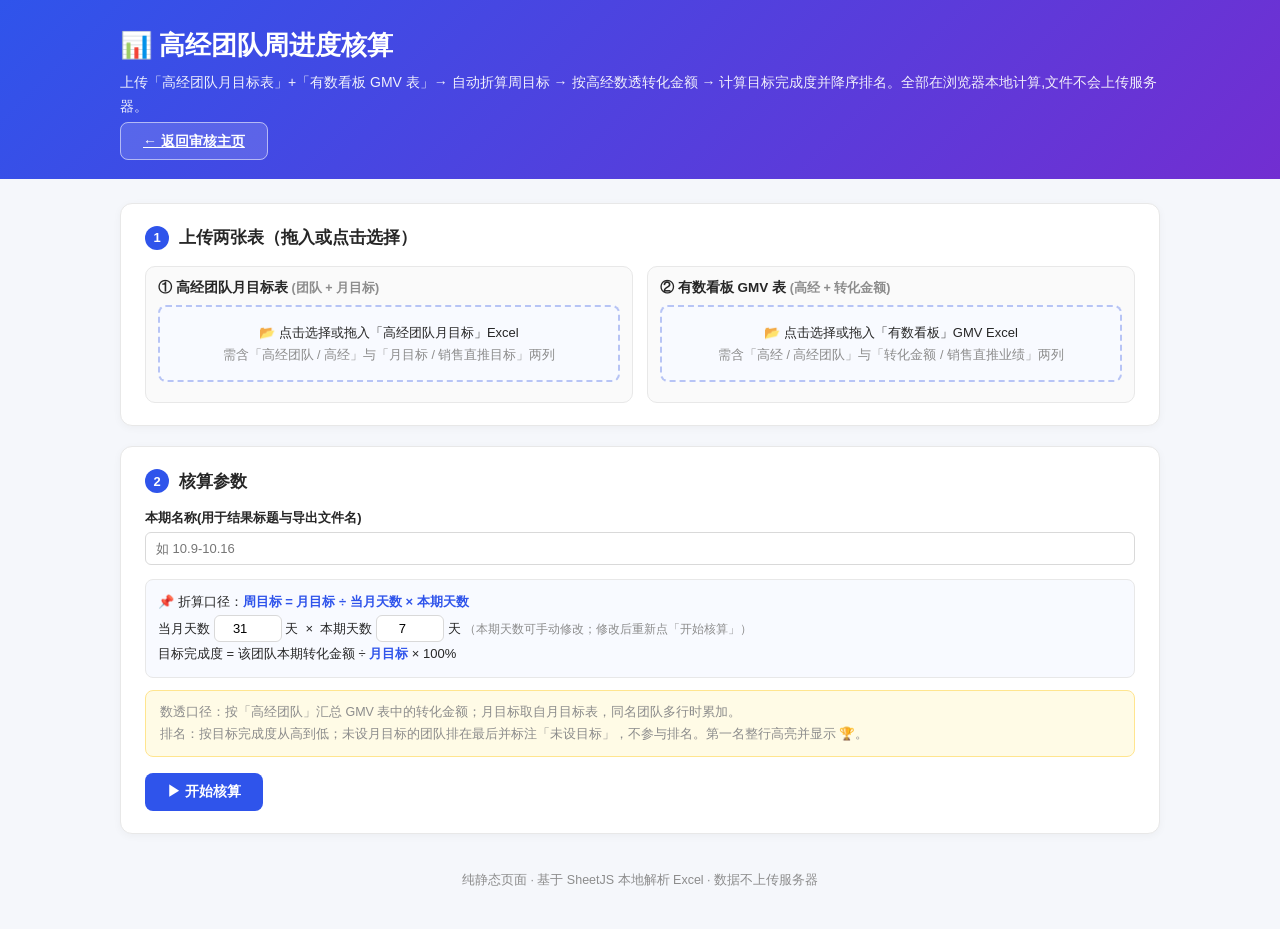
==== team-progress.html @ e67d9482 "高经团队周进度核算页(team-progress)改为:上传高经团队月目标表 + 有数看板GMV表,按高经数透转化金额,周目标=月目标÷当月天数×本期天数(本期天数可改),完成度=本期转化÷月目标,按" ====
<!DOCTYPE html>
<html lang="zh-CN">
<head>
<meta charset="UTF-8">
<meta name="viewport" content="width=device-width, initial-scale=1.0">
<title>高经团队周进度核算 · 中奖名单审核工具</title>
<link rel="stylesheet" href="assets/style.css">
<style>
  .up-grid { display: grid; grid-template-columns: 1fr 1fr; gap: 14px; }
  .up-box { border: 1px solid var(--border); border-radius: 10px; padding: 12px; background: #fafafa; }
  .up-box h4 { margin: 0 0 8px; font-size: 13.5px; }
  .up-box .dz-sm {
    border: 2px dashed #b7c4f5; border-radius: 8px; background: #f8faff;
    padding: 14px; text-align: center; cursor: pointer; font-size: 13px; line-height: 1.8;
  }
  .up-box .dz-sm:hover, .up-box .dz-sm.drag { border-color: var(--blue); background: #eef3ff; }
  .up-box .files { margin-top: 8px; font-size: 12.5px; }
  .up-box .detected {
    margin-top: 8px; font-size: 12px; color: #595959; background: #fff;
    border: 1px solid var(--border); border-radius: 6px; padding: 8px 10px; line-height: 1.7;
  }
  .formula { background: #f8faff; border: 1px solid var(--border); border-radius: 8px; padding: 10px 12px; font-size: 13px; margin: 10px 0 12px; line-height: 1.9; }
  .formula b { color: var(--blue); }
  .formula input { width: 68px; padding: 5px 8px; border: 1px solid #d9d9d9; border-radius: 6px; font-size: 13px; text-align: center; }
  #teamTableWrap { max-height: 640px; overflow: auto; border: 1px solid var(--border); border-radius: 8px; }
  #teamTable td.team { text-align: left; }
  .bar-wrap { background: #f0f0f0; border-radius: 8px; height: 10px; overflow: hidden; min-width: 90px; }
  .bar-fill { height: 100%; background: linear-gradient(90deg, #52c41a, #2f54eb); }
  .bar-fill.warn { background: #fa8c16; }
  .bar-fill.nogoal { background: #d9d9d9; }
  .rate-hi { color: var(--green); font-weight: 700; }
  .rate-mid { color: var(--blue); font-weight: 700; }
  .rate-low { color: #fa8c16; font-weight: 700; }
  .rate-none { color: #bfbfbf; }
  /* 第一名重点标出 */
  .grid tr.top-team td {
    background: linear-gradient(90deg, #fff7e0, #fff1c2) !important;
    border-top: 1px solid #f0c96a; border-bottom: 1px solid #f0c96a;
  }
  .grid tr.top-team td:first-child { box-shadow: inset 4px 0 0 #d48806; }
  .grid tr.top-team .team { font-weight: 700; color: #8a5a00; }
  .top-badge {
    display: inline-block; margin-left: 8px; padding: 1px 8px; border-radius: 10px;
    background: linear-gradient(135deg, #faad14, #d48806); color: #fff;
    font-size: 11px; font-weight: 700; letter-spacing: .04em; vertical-align: 1px;
  }
  .top-note { color: #8a5a00; font-size: 12px; margin-top: 4px; }
  .muted.small { font-size: 12px; }
  .stats .card-n { font-size: 22px; }
  @media (max-width: 820px) {
    .up-grid { grid-template-columns: 1fr; }
    .formula { line-height: 2.1; }
  }
</style>
</head>
<body>
<header class="topbar">
  <div class="wrap">
    <h1>📊 高经团队周进度核算</h1>
    <p class="sub">上传「高经团队月目标表」+「有数看板 GMV 表」→ 自动折算周目标 → 按高经数透转化金额 → 计算目标完成度并降序排名。全部在浏览器本地计算,文件不会上传服务器。</p>
    <div class="top-goto"><a class="btn plain" href="index.html">← 返回审核主页</a></div>
  </div>
</header>

<main class="wrap">

  <!-- 第 1 步:两个文件 -->
  <section class="card-panel">
    <h2><span class="step">1</span> 上传两张表（拖入或点击选择）</h2>
    <div class="up-grid">
      <div class="up-box">
        <h4>① 高经团队月目标表 <span class="muted">(团队 + 月目标)</span></h4>
        <div class="dz-sm" id="goalDrop">
          <div>📂 点击选择或拖入「高经团队月目标」Excel</div>
          <div class="muted">需含「高经团队 / 高经」与「月目标 / 销售直推目标」两列</div>
        </div>
        <input type="file" id="goalInput" accept=".xlsx,.xls" style="display:none">
        <div class="files" id="goalFiles"></div>
        <div class="detected" id="goalDetected" style="display:none"></div>
      </div>
      <div class="up-box">
        <h4>② 有数看板 GMV 表 <span class="muted">(高经 + 转化金额)</span></h4>
        <div class="dz-sm" id="gmvDrop">
          <div>📂 点击选择或拖入「有数看板」GMV Excel</div>
          <div class="muted">需含「高经 / 高经团队」与「转化金额 / 销售直推业绩」两列</div>
        </div>
        <input type="file" id="gmvInput" accept=".xlsx,.xls" style="display:none">
        <div class="files" id="gmvFiles"></div>
        <div class="detected" id="gmvDetected" style="display:none"></div>
      </div>
    </div>
  </section>

  <!-- 第 2 步:参数 -->
  <section class="card-panel">
    <h2><span class="step">2</span> 核算参数</h2>
    <div class="params">
      <label>本期名称(用于结果标题与导出文件名)
        <input id="period" type="text" placeholder="如 10.9-10.16">
      </label>
    </div>
    <div class="formula">
      📌 折算口径：<b>周目标 = 月目标 ÷ 当月天数 × 本期天数</b><br>
      当月天数 <input id="monthDays" type="number" min="28" max="31" step="1" value="31"> 天
      &nbsp;×&nbsp; 本期天数 <input id="periodDays" type="number" min="1" max="31" step="1" value="7"> 天
      <span class="muted small">（本期天数可手动修改；修改后重新点「开始核算」）</span><br>
      目标完成度 = 该团队本期转化金额 ÷ <b>月目标</b> × 100%
    </div>
    <div class="rules muted">
      数透口径：按「高经团队」汇总 GMV 表中的转化金额；月目标取自月目标表，同名团队多行时累加。<br>
      排名：按目标完成度从高到低；未设月目标的团队排在最后并标注「未设目标」，不参与排名。第一名整行高亮并显示 🏆。
    </div>
    <button id="btnRun" class="btn primary">▶ 开始核算</button>
    <div id="log" class="log"></div>
  </section>

  <!-- 结果 -->
  <section id="results" class="card-panel" style="display:none">
    <h2><span class="step">3</span> 高经团队周进度</h2>
    <div id="stats" class="stats"></div>
    <div id="topNote" class="top-note" style="display:none"></div>
    <button id="btnDownload" class="btn gold">⬇ 导出核算结果 Excel</button>
    <div class="toolbar">
      <input id="searchTeam" class="search" type="text" placeholder="🔍 查找 高经团队 / 基地">
      <span class="muted">按目标完成度降序排列 · 第一名高亮</span>
    </div>
    <div id="teamTableWrap"><div id="teamTable"></div></div>
  </section>

  <footer class="foot muted">纯静态页面 · 基于 SheetJS 本地解析 Excel · 数据不上传服务器</footer>
</main>

<script src="assets/xlsx.bundle.js"></script>
<script src="assets/team-progress.js"></script>
</body>
</html>
---- assets/style.css ----
:root {
  --blue: #2f54eb;
  --gold: #d48806;
  --red: #cf1322;
  --green: #389e0d;
  --gray: #8c8c8c;
  --pink-title: #f8cbad;
  --pink-head: #fce4d6;
  --border: #e8e8e8;
}
* { box-sizing: border-box; }
body {
  margin: 0;
  font-family: "Microsoft YaHei", "PingFang SC", -apple-system, "Segoe UI", sans-serif;
  background: #f5f7fb;
  color: #262626;
  font-size: 14px;
}
.wrap { max-width: 1080px; margin: 0 auto; padding: 0 20px; }
.topbar {
  background: linear-gradient(135deg, #2f54eb 0%, #722ed1 100%);
  color: #fff;
  padding: 28px 0;
  margin-bottom: 24px;
}
.topbar h1 { margin: 0 0 8px; font-size: 26px; }
.sub { margin: 0; opacity: .92; line-height: 1.7; }
.muted { color: #8c8c8c; font-size: 12.5px; }

/* 顶部页面跳转按钮 */
.top-goto { margin-top: 14px; }
.topbar .btn.plain { background: rgba(255,255,255,.14); color: #fff; border-color: rgba(255,255,255,.55); }
.topbar .btn.plain:hover { background: rgba(255,255,255,.3); }

.card-panel {
  background: #fff;
  border: 1px solid var(--border);
  border-radius: 12px;
  padding: 22px 24px;
  margin-bottom: 20px;
  box-shadow: 0 2px 8px rgba(0,0,0,.04);
}
.card-panel h2 { font-size: 17px; margin: 0 0 16px; display: flex; align-items: center; gap: 10px; }
.step {
  display: inline-flex; align-items: center; justify-content: center;
  width: 24px; height: 24px; border-radius: 50%;
  background: var(--blue); color: #fff; font-size: 13px;
}

.dropzone {
  border: 2px dashed #b7c4f5;
  border-radius: 10px;
  background: #f8faff;
  padding: 30px;
  text-align: center;
  cursor: pointer;
  transition: .15s;
  line-height: 2;
}
.dropzone:hover, .dropzone.drag { border-color: var(--blue); background: #eef3ff; }
.dz-icon { font-size: 34px; }

.slots { display: grid; grid-template-columns: 1fr 1fr; gap: 10px; margin-top: 16px; }
.slot {
  border: 1px solid var(--border);
  border-radius: 8px;
  padding: 10px 12px;
  background: #fafafa;
}
.slot.ok { background: #f6ffed; border-color: #b7eb8f; }
.slot-label { font-weight: bold; font-size: 13px; margin-bottom: 4px; }
.slot-file { font-size: 12.5px; word-break: break-all; }
.slot select { margin-top: 6px; width: 100%; max-width: 200px; font-size: 12px; }

.params { display: grid; grid-template-columns: repeat(auto-fit, minmax(240px, 1fr)); gap: 12px; margin-bottom: 14px; }
.params label { display: flex; flex-direction: column; gap: 5px; font-size: 13px; font-weight: bold; }
.params input { padding: 8px 10px; border: 1px solid #d9d9d9; border-radius: 6px; font-size: 13px; }
.rules { background: #fffbe6; border: 1px solid #ffe58f; border-radius: 8px; padding: 10px 14px; line-height: 1.8; margin-bottom: 16px; }
.rules b { color: var(--red); }

/* 异常话术模板 */
.tpl-title { font-size: 14.5px; margin: 18px 0 10px; }
.tpl-list { display: flex; flex-direction: column; gap: 8px; margin-bottom: 10px; }
.tpl-row { display: flex; align-items: flex-start; gap: 10px; }
.tpl-row .tpl-name {
  flex: 0 0 150px; padding: 8px 10px; font-weight: bold; font-size: 13px;
  border: 1px solid #d9d9d9; border-radius: 6px; background: #fafafa;
  word-break: break-all; line-height: 1.4;
}
.tpl-row textarea {
  flex: 1; resize: vertical; padding: 8px 10px; border: 1px solid #d9d9d9;
  border-radius: 6px; font-size: 13px; font-family: inherit; line-height: 1.6;
}
.tpl-row .tpl-del {
  flex: 0 0 30px; height: 30px; border: 1px solid #ffa39e; border-radius: 6px;
  background: #fff1f0; color: #cf1322; cursor: pointer; font-weight: bold;
}
.tpl-actions { display: flex; align-items: center; gap: 14px; margin-bottom: 18px; }
.btn.plain {
  background: #fafafa; color: #595959; border: 1px solid #d9d9d9;
}
.btn.plain:hover { background: #f0f0f0; }

.btn {
  border: none; border-radius: 8px; padding: 10px 22px; font-size: 14px;
  cursor: pointer; font-weight: bold; transition: .15s;
}
.btn.primary { background: var(--blue); color: #fff; }
.btn.primary:hover { background: #1d39c4; }
.btn.gold { background: linear-gradient(135deg, #faad14, #d48806); color: #fff; margin: 14px 0 8px; }
.btn.gold:hover { filter: brightness(1.05); }

.log {
  margin-top: 14px; background: #1e1e2e; color: #d9f2d9; border-radius: 8px;
  padding: 10px 14px; font-family: Consolas, monospace; font-size: 12px;
  max-height: 160px; overflow-y: auto; line-height: 1.8;
}
.log:empty { display: none; }
.log .err { color: #ff9c9c; }
.log .ok { color: #95de64; }

.stats { display: flex; flex-wrap: wrap; gap: 12px; margin-bottom: 6px; }
.card {
  flex: 1 1 130px; min-width: 130px;
  border: 1px solid var(--border); border-radius: 10px;
  padding: 14px; text-align: center; background: #fafafa;
}
.card.clickable { cursor: pointer; transition: .15s; }
.card.clickable:hover { border-color: var(--blue); box-shadow: 0 2px 10px rgba(47,84,235,.18); transform: translateY(-2px); }
.card-n { font-size: 30px; font-weight: bold; line-height: 1.2; }
.card-t { color: #595959; font-size: 13px; margin-top: 4px; }

/* 统计数字详情弹窗 */
.modal-mask {
  position: fixed; inset: 0; background: rgba(0,0,0,.45);
  display: flex; align-items: flex-start; justify-content: center;
  z-index: 1000; padding: 5vh 20px 20px;
}
.modal-box {
  background: #fff; border-radius: 12px; width: min(1180px, 96vw);
  max-height: 90vh; display: flex; flex-direction: column;
  box-shadow: 0 10px 40px rgba(0,0,0,.25); overflow: hidden;
}
.modal-head {
  display: flex; justify-content: space-between; align-items: center;
  padding: 14px 18px; border-bottom: 1px solid var(--border);
  font-size: 15px; font-weight: bold;
}
.modal-close {
  border: none; background: #fafafa; color: #595959; cursor: pointer;
  font-size: 15px; width: 30px; height: 30px; border-radius: 6px; font-weight: bold;
}
.modal-close:hover { background: #fff1f0; color: var(--red); }
.modal-body { overflow: auto; padding: 14px 18px; }

.tabs { display: flex; gap: 8px; border-bottom: 2px solid var(--border); margin: 22px 0 0; }
.tab {
  border: none; background: none; padding: 10px 18px; cursor: pointer;
  font-size: 14px; color: #595959; border-bottom: 2px solid transparent; margin-bottom: -2px;
}
.tab.active { color: var(--blue); border-bottom-color: var(--blue); font-weight: bold; }
.tabpane { display: none; padding-top: 16px; }
.tabpane.active { display: block; }
.preview.scroll { max-height: 620px; overflow: auto; border: 1px solid var(--border); border-radius: 8px; }

/* 图片格式表格 */
.winner-table { border-collapse: collapse; margin: 0 auto 26px; width: 560px; table-layout: fixed; }
.winner-table th, .winner-table td {
  border: 1px solid #7f7f7f; padding: 6px 10px; text-align: center; vertical-align: middle;
  word-break: break-all; line-height: 1.5;
}
.winner-table .title-row {
  background: var(--pink-title); font-size: 15px; padding: 8px; letter-spacing: 1px;
}
.winner-table .h-pink { background: var(--pink-head); width: 90px; }
.winner-table .lv, .winner-table .pz { background: #fafafa; }
.winner-table td:nth-child(3), .winner-table td:nth-child(4),
.winner-table th:nth-child(3), .winner-table th:nth-child(4) { width: 90px; }
#previewImage { overflow-x: auto; padding: 6px; }

/* 普通网格表 */
.grid { border-collapse: collapse; width: 100%; font-size: 12.5px; }
.grid th, .grid td { border: 1px solid #d9d9d9; padding: 5px 8px; text-align: center; vertical-align: middle; }
.grid th { background: #f0f3fb; position: sticky; top: 0; z-index: 1; white-space: nowrap; }
.grid td.reason { color: var(--red); text-align: left; }
.grid tr:nth-child(even) td { background: #fafbfd; }

.foot { text-align: center; padding: 18px 0 40px; }

/* 查找/工具栏/导出与操作弹窗/历史记录 */
.toolbar { display: flex; align-items: center; gap: 10px; flex-wrap: wrap; margin-bottom: 8px; }
.search { padding: 7px 10px; border: 1px solid #d9d9d9; border-radius: 6px; width: 280px; max-width: 100%; font-size: 13px; }
.search:focus { outline: none; border-color: var(--blue); }
.search-count { margin: 2px 0 8px; }
mark { background: #ffe58f; padding: 0 1px; border-radius: 2px; }
.chk-line { font-weight: normal; display: flex; align-items: center; gap: 6px; font-size: 12.5px; color: #595959; }
.params .time-btn {
  padding: 8px 10px; font-weight: normal; font-size: 13px; text-align: left;
  max-width: 380px; display: block; justify-content: flex-start;
}
.params .time-btn.set { border-color: var(--blue); color: var(--blue); background: #f0f5ff; }
.btn-min { padding: 2px 8px; font-size: 12px; border-radius: 6px; }
.grid td.ops { white-space: nowrap; }

/* 上次已人工处理过的行(沿用上次记录时)淡紫色;后续规则不可覆盖 */
.grid tr.carry-row td, .grid tr.dup-row.carry-row td { background: #eee1fa !important; }
/* 沿用上次记录的提示条 */
.cont-tip {
  background: #f6f0ff; border: 1px solid #d9c4f2; color: #6b3fa0;
  border-radius: 8px; padding: 9px 12px; font-size: 13px; margin: 6px 0 12px;
}
/* 继续/重审确认弹窗 */
.modal-box.small { max-width: 520px; }
.cont-list { margin: 8px 0 8px 18px; font-size: 13px; line-height: 1.9; }
.cont-orange { color: #7b3fa0; }
.modal-foot {
  display: flex; justify-content: flex-end; gap: 10px;
  padding: 12px 18px; border-top: 1px solid var(--border); background: #fafafa;
}
.modal-foot .btn { padding: 8px 16px; font-size: 13px; }

/* 无效名单:操作按钮竖排 + 奖品列宽约原来 3 倍(避免奖品名竖排) */
.invalid-grid th:nth-child(8), .invalid-grid td:nth-child(8) { min-width: 180px; }
.ops-stack { display: flex; flex-direction: column; gap: 5px; align-items: stretch; }
.ops-stack .btn { width: 100%; }
/* 列宽拖拽把手(每列表头右边缘) */
.col-resizer {
  position: absolute; top: 0; right: -5px; width: 10px; height: 100%;
  cursor: col-resize; z-index: 4;
}
.col-resizer::after {
  content: ''; position: absolute; left: 4px; top: 15%; height: 70%;
  width: 1px; background: #c3cee5;
}
.col-resizer:hover::after, .col-resizer.dragging::after {
  background: var(--blue); width: 2px; left: 3px;
}
body.resizing-cols, body.resizing-cols * {
  cursor: col-resize !important; user-select: none !important;
}
.green-tag { color: var(--green); font-weight: bold; }
.modal-narrow { width: min(560px, 94vw); }
.exp-list { display: flex; flex-direction: column; gap: 10px; margin-bottom: 14px; }
.exp-list label { display: flex; gap: 8px; align-items: center; font-size: 13.5px; cursor: pointer; }
.exp-actions { display: flex; gap: 10px; justify-content: flex-end; margin-top: 10px; }
.exp-actions .btn { padding: 7px 16px; font-size: 13px; }
.exp-row { display: flex; gap: 8px; align-items: center; margin: 10px 0; }
.exp-row input { flex: 1; padding: 8px 10px; border: 1px solid #d9d9d9; border-radius: 6px; font-size: 13px; }
.edit-fields { display: flex; flex-direction: column; gap: 10px; margin: 10px 0; }
.edit-fields label { display: flex; flex-direction: column; gap: 5px; font-size: 13px; font-weight: bold; }
.edit-fields input { padding: 8px 10px; border: 1px solid #d9d9d9; border-radius: 6px; font-size: 13px; font-weight: normal; }
.hist-item { border: 1px solid var(--border); border-radius: 8px; padding: 10px 14px; margin-bottom: 10px; background: #fafafa; }
.hist-main { font-weight: bold; font-size: 13.5px; margin-bottom: 4px; }
.hist-stats { font-size: 12.5px; color: #595959; margin-bottom: 6px; }
.hist-actions { display: flex; gap: 8px; }
.hist-actions .btn { padding: 4px 12px; font-size: 12.5px; }
.hist-actions-top { margin-bottom: 12px; }

/* 绿色通道与可编辑单元格 */
.run-row { display: flex; gap: 10px; flex-wrap: wrap; margin-top: 16px; }
.green-codes { margin: 10px 0 4px; }
.gc-list { display: flex; flex-wrap: wrap; gap: 8px; align-items: center; margin: 8px 0; }
.gc-chip {
  display: inline-flex; align-items: center; gap: 6px;
  border: 1px dashed var(--green); border-radius: 8px;
  padding: 5px 8px; background: #f6ffed;
}
.gc-chip b { font-family: Consolas, monospace; letter-spacing: 1px; }
.gc-chip .btn-min { margin: 0; }
.ed {
  display: inline-block; min-width: 30px; outline: none;
  border-bottom: 1px dashed transparent; padding: 0 2px; border-radius: 3px;
}
.ed:hover { border-bottom-color: var(--blue); background: #f0f5ff; }
.ed:focus { background: #fffbe6; border-bottom-color: var(--gold); }

/* 明细表 fail 按钮 / 待审核按钮 / 话术表筛选 / 历史右键菜单 */
.btn.fail-btn { border-color: #ffa39e; color: var(--red); background: #fff1f0; }
.btn.fail-btn:hover { background: #ffccc7; }
.btn.pending-btn { border-color: #ffe58f; color: var(--gold); background: #fffbe6; }
.btn.pending-btn:hover { background: #fff1b8; }
.btn.dup-pass-btn { border-color: #b7eb8f; color: var(--green); background: #f6ffed; }
.btn.dup-pass-btn:hover { background: #d9f7be; }

/* 无效名单下方的重复剔除区块 */
.dup-block { margin-top: 18px; border-top: 2px dashed #f0c36d; padding-top: 12px; }
.dup-title { font-weight: bold; font-size: 13.5px; color: #b26a00; margin-bottom: 8px; display: flex; align-items: baseline; gap: 10px; flex-wrap: wrap; }
.dup-title .muted { font-weight: normal; font-size: 12px; }
.dup-row td { background: #fffdf5; }
.cf-sel {
  padding: 6px 8px; border: 1px solid #d9d9d9; border-radius: 6px;
  font-size: 12.5px; background: #fff; max-width: 200px;
}
.cf-sel:focus { outline: none; border-color: var(--blue); }
.ctx-menu {
  position: fixed; z-index: 2000; background: #fff; border: 1px solid var(--border);
  border-radius: 8px; box-shadow: 0 6px 24px rgba(0,0,0,.16); padding: 4px; min-width: 130px;
}
.ctx-menu button {
  display: block; width: 100%; text-align: left; border: none; background: none;
  padding: 8px 12px; font-size: 13px; cursor: pointer; border-radius: 6px; color: #262626;
}
.ctx-menu button:hover { background: #f0f5ff; color: var(--blue); }
.hist-note { font-size: 12.5px; color: var(--gold); margin-bottom: 4px; word-break: break-all; }

/* 列映射确认面板 */
.cm-sec { margin-bottom: 18px; }
.cm-sec-head { font-weight: bold; font-size: 13.5px; margin-bottom: 8px; display: flex; align-items: center; gap: 10px; flex-wrap: wrap; }
.cm-ok { color: var(--green); font-size: 12px; font-weight: normal; }
.cm-bad { color: var(--red); font-size: 12px; font-weight: normal; }
.cm-warn {
  background: #fff2f0; border: 1px solid #ffccc7; color: #a8071a;
  border-radius: 6px; padding: 8px 10px; font-size: 12.5px; margin-bottom: 8px; line-height: 1.7;
}
.cm-req { color: var(--red); font-size: 11px; }
.cm-sel {
  padding: 5px 8px; border: 1px solid #d9d9d9; border-radius: 6px;
  font-size: 12.5px; background: #fff; max-width: 260px; width: 100%;
}
.cm-sel:focus { outline: none; border-color: var(--blue); }
.cm-foot {
  display: flex; align-items: center; justify-content: flex-end; gap: 10px;
  padding: 12px 18px; border-top: 1px solid var(--border); background: #fafafa;
}
.cm-foot .muted { margin-right: auto; }
.cm-foot .btn { padding: 8px 16px; font-size: 13px; }

@media (max-width: 720px) {
  .slots { grid-template-columns: 1fr; }
  .winner-table { width: 100%; }
}
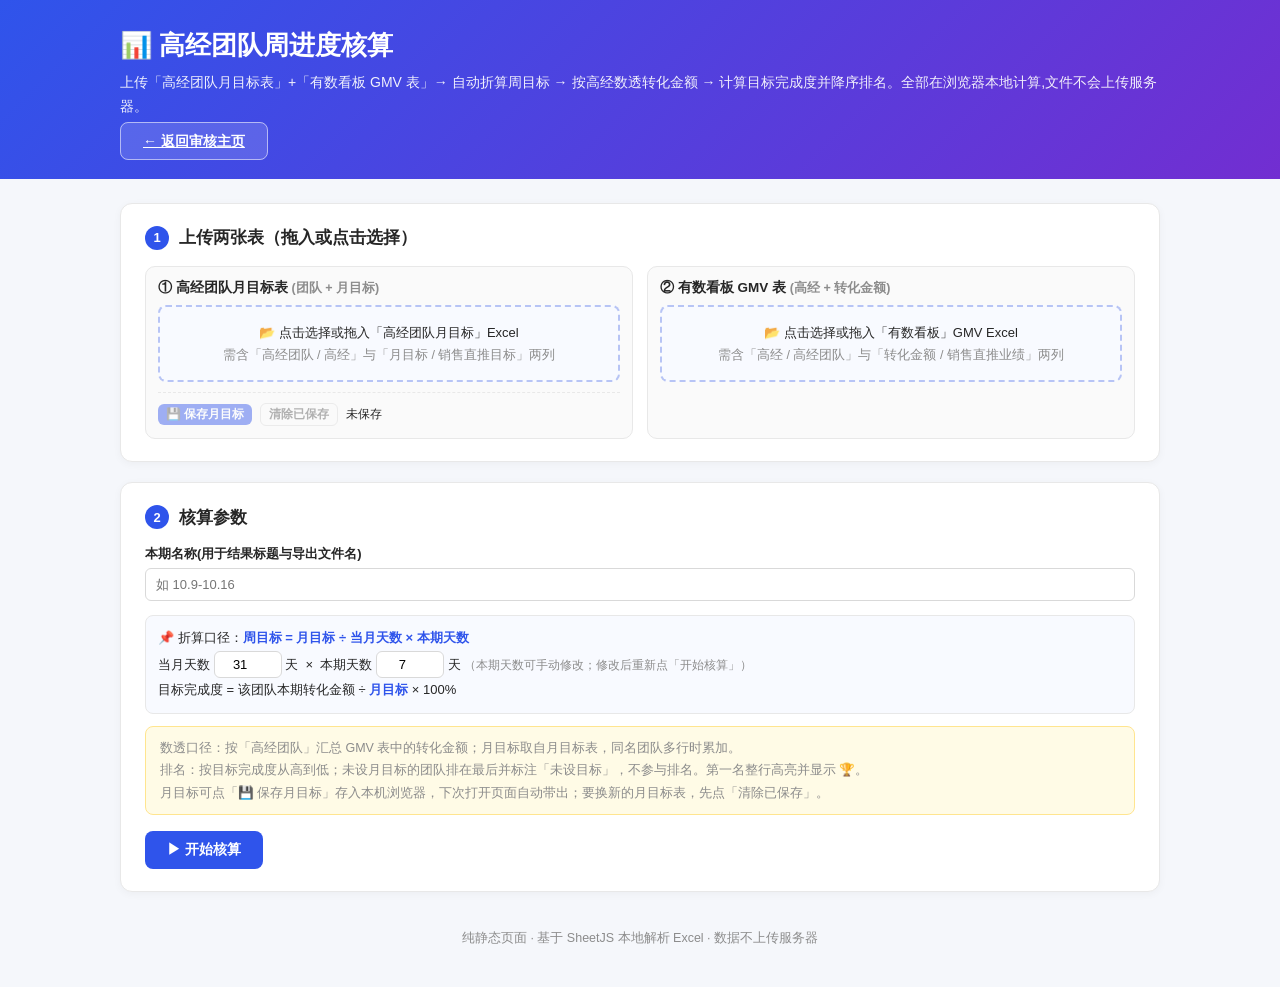
==== commit d851a622: "feat(team-progress): 月目标支持本机保存与清除，保存后锁定上传区 - 新增 raffle_team_goal_v1 存储识别后的团队+月目标，打开页面自动还原 - 保存/清除按钮与" ====
--- a/team-progress.html
+++ b/team-progress.html
@@ -22,6 +22,18 @@
   .formula { background: #f8faff; border: 1px solid var(--border); border-radius: 8px; padding: 10px 12px; font-size: 13px; margin: 10px 0 12px; line-height: 1.9; }
   .formula b { color: var(--blue); }
   .formula input { width: 68px; padding: 5px 8px; border: 1px solid #d9d9d9; border-radius: 6px; font-size: 13px; text-align: center; }
+  /* 月目标保存 */
+  .goal-save {
+    display: flex; align-items: center; gap: 8px; flex-wrap: wrap;
+    margin-top: 10px; padding-top: 10px; border-top: 1px dashed var(--border);
+  }
+  .goal-save .btn:disabled { opacity: .45; cursor: not-allowed; }
+  .goal-save .save-state { font-size: 12px; color: var(--muted); }
+  .goal-save .save-state.on { color: var(--green); font-weight: 600; }
+  .goal-save .save-state.warn { color: #d46b08; }
+  .btn.danger-armed { background: #fff1f0; border: 1px solid #ffa39e; color: #cf1322; }
+  .dz-sm.locked { border-color: #e0e0e0; background: #f5f5f5; color: #8c8c8c; cursor: not-allowed; }
+  .dz-sm.locked:hover { border-color: #e0e0e0; background: #f5f5f5; }
   #teamTableWrap { max-height: 640px; overflow: auto; border: 1px solid var(--border); border-radius: 8px; }
   #teamTable td.team { text-align: left; }
   .bar-wrap { background: #f0f0f0; border-radius: 8px; height: 10px; overflow: hidden; min-width: 90px; }
@@ -71,12 +83,17 @@
       <div class="up-box">
         <h4>① 高经团队月目标表 <span class="muted">(团队 + 月目标)</span></h4>
         <div class="dz-sm" id="goalDrop">
-          <div>📂 点击选择或拖入「高经团队月目标」Excel</div>
-          <div class="muted">需含「高经团队 / 高经」与「月目标 / 销售直推目标」两列</div>
+          <div id="goalDropMain">📂 点击选择或拖入「高经团队月目标」Excel</div>
+          <div class="muted" id="goalDropSub">需含「高经团队 / 高经」与「月目标 / 销售直推目标」两列</div>
         </div>
         <input type="file" id="goalInput" accept=".xlsx,.xls" style="display:none">
         <div class="files" id="goalFiles"></div>
         <div class="detected" id="goalDetected" style="display:none"></div>
+        <div class="goal-save">
+          <button id="btnSaveGoal" class="btn primary btn-min" disabled>💾 保存月目标</button>
+          <button id="btnClearGoal" class="btn plain btn-min" disabled>清除已保存</button>
+          <span id="goalSaveState" class="save-state">未保存</span>
+        </div>
       </div>
       <div class="up-box">
         <h4>② 有数看板 GMV 表 <span class="muted">(高经 + 转化金额)</span></h4>
@@ -108,7 +125,8 @@
     </div>
     <div class="rules muted">
       数透口径：按「高经团队」汇总 GMV 表中的转化金额；月目标取自月目标表，同名团队多行时累加。<br>
-      排名：按目标完成度从高到低；未设月目标的团队排在最后并标注「未设目标」，不参与排名。第一名整行高亮并显示 🏆。
+      排名：按目标完成度从高到低；未设月目标的团队排在最后并标注「未设目标」，不参与排名。第一名整行高亮并显示 🏆。<br>
+      月目标可点「💾 保存月目标」存入本机浏览器，下次打开页面自动带出；要换新的月目标表，先点「清除已保存」。
     </div>
     <button id="btnRun" class="btn primary">▶ 开始核算</button>
     <div id="log" class="log"></div>
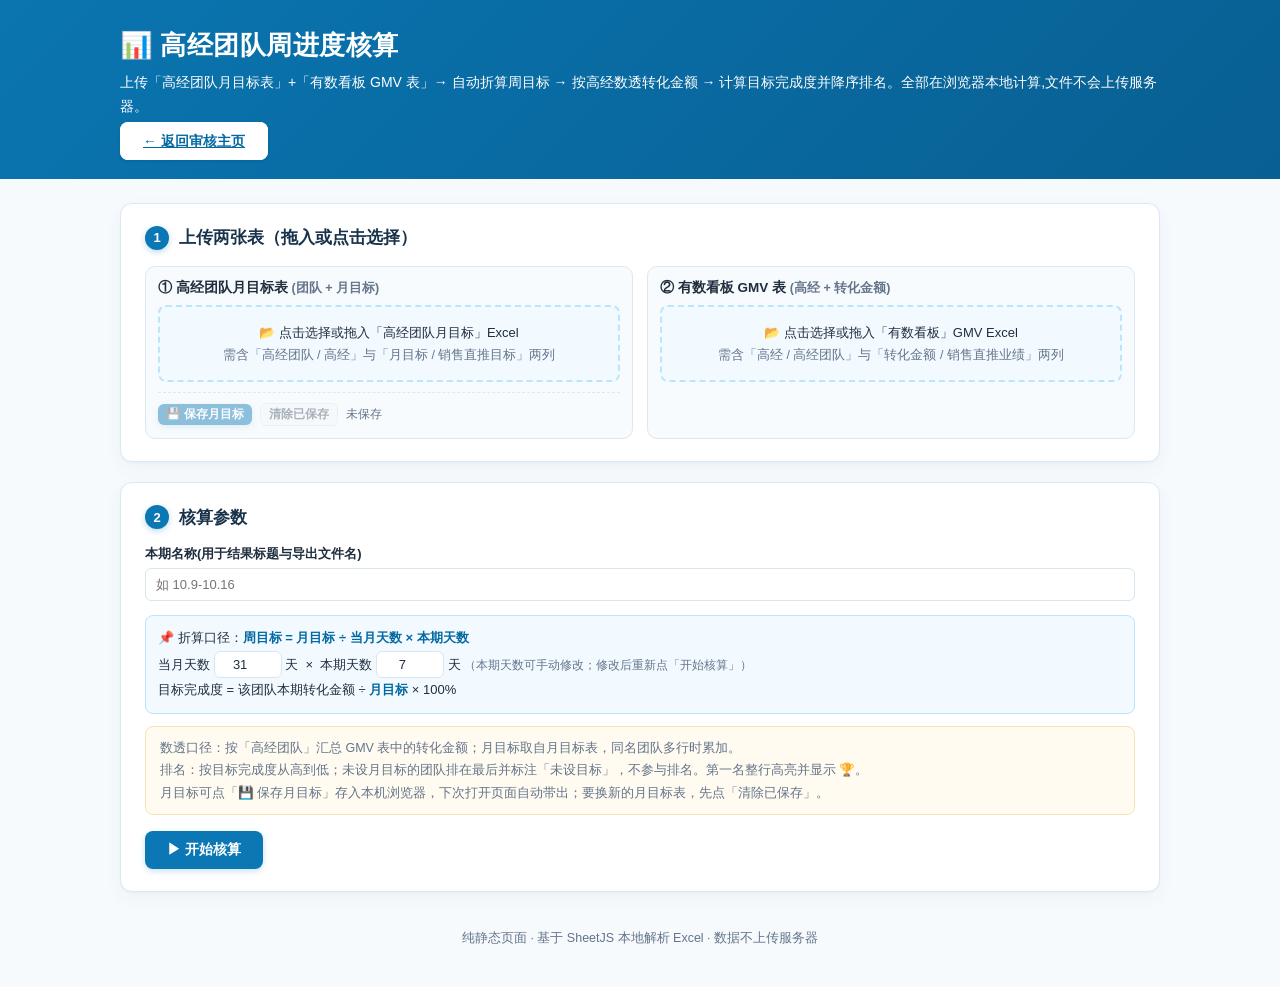
==== commit 36ed01cb: "style: 全站换肤为天蓝主题(办公简约高级) - style.css 重建天蓝令牌:顶栏渐变/卡片/按钮/表格/Tab/弹窗/输入聚焦 - team-progress.html 内联紫色硬编码同步" ====
--- a/team-progress.html
+++ b/team-progress.html
@@ -7,21 +7,22 @@
 <link rel="stylesheet" href="assets/style.css">
 <style>
   .up-grid { display: grid; grid-template-columns: 1fr 1fr; gap: 14px; }
-  .up-box { border: 1px solid var(--border); border-radius: 10px; padding: 12px; background: #fafafa; }
+  .up-box { border: 1px solid var(--card-border); border-radius: 10px; padding: 12px; background: #f8fbfd; }
   .up-box h4 { margin: 0 0 8px; font-size: 13.5px; }
   .up-box .dz-sm {
-    border: 2px dashed #b7c4f5; border-radius: 8px; background: #f8faff;
+    border: 2px dashed var(--sky-200); border-radius: 8px; background: var(--sky-50);
     padding: 14px; text-align: center; cursor: pointer; font-size: 13px; line-height: 1.8;
   }
-  .up-box .dz-sm:hover, .up-box .dz-sm.drag { border-color: var(--blue); background: #eef3ff; }
+  .up-box .dz-sm:hover, .up-box .dz-sm.drag { border-color: var(--blue); background: var(--sky-tint); }
   .up-box .files { margin-top: 8px; font-size: 12.5px; }
   .up-box .detected {
-    margin-top: 8px; font-size: 12px; color: #595959; background: #fff;
+    margin-top: 8px; font-size: 12px; color: #4a5a6a; background: #fff;
     border: 1px solid var(--border); border-radius: 6px; padding: 8px 10px; line-height: 1.7;
   }
-  .formula { background: #f8faff; border: 1px solid var(--border); border-radius: 8px; padding: 10px 12px; font-size: 13px; margin: 10px 0 12px; line-height: 1.9; }
-  .formula b { color: var(--blue); }
-  .formula input { width: 68px; padding: 5px 8px; border: 1px solid #d9d9d9; border-radius: 6px; font-size: 13px; text-align: center; }
+  .formula { background: var(--sky-50); border: 1px solid var(--sky-200); border-radius: 8px; padding: 10px 12px; font-size: 13px; margin: 10px 0 12px; line-height: 1.9; color: var(--ink); }
+  .formula b { color: var(--accent); }
+  .formula input { width: 68px; padding: 5px 8px; border: 1px solid var(--line); border-radius: 6px; font-size: 13px; text-align: center; background: #fff; color: var(--ink); }
+  .formula input:focus { outline: none; border-color: var(--blue); box-shadow: 0 0 0 3px rgba(11,119,181,.13); }
   /* 月目标保存 */
   .goal-save {
     display: flex; align-items: center; gap: 8px; flex-wrap: wrap;
@@ -34,14 +35,14 @@
   .btn.danger-armed { background: #fff1f0; border: 1px solid #ffa39e; color: #cf1322; }
   .dz-sm.locked { border-color: #e0e0e0; background: #f5f5f5; color: #8c8c8c; cursor: not-allowed; }
   .dz-sm.locked:hover { border-color: #e0e0e0; background: #f5f5f5; }
-  #teamTableWrap { max-height: 640px; overflow: auto; border: 1px solid var(--border); border-radius: 8px; }
+  #teamTableWrap { max-height: 640px; overflow: auto; border: 1px solid var(--card-border); border-radius: 8px; }
   #teamTable td.team { text-align: left; }
-  .bar-wrap { background: #f0f0f0; border-radius: 8px; height: 10px; overflow: hidden; min-width: 90px; }
-  .bar-fill { height: 100%; background: linear-gradient(90deg, #52c41a, #2f54eb); }
+  .bar-wrap { background: #e8f1f7; border-radius: 8px; height: 10px; overflow: hidden; min-width: 90px; }
+  .bar-fill { height: 100%; background: linear-gradient(90deg, #52c41a, var(--blue)); }
   .bar-fill.warn { background: #fa8c16; }
   .bar-fill.nogoal { background: #d9d9d9; }
   .rate-hi { color: var(--green); font-weight: 700; }
-  .rate-mid { color: var(--blue); font-weight: 700; }
+  .rate-mid { color: var(--accent); font-weight: 700; }
   .rate-low { color: #fa8c16; font-weight: 700; }
   .rate-none { color: #bfbfbf; }
   /* 第一名重点标出 */
--- a/assets/style.css
+++ b/assets/style.css
@@ -1,71 +1,91 @@
+/* ===== 天蓝主题令牌(办公简约高级) ===== */
 :root {
-  --blue: #2f54eb;
+  --blue: #0b77b5;        /* 主色:天蓝实底(白字对比 4.9:1) */
+  --blue-hover: #075e93;  /* 主色悬停/按下 */
+  --accent: #0369a1;      /* 浅底上的天蓝文字、链接、Tab 选中 */
+  --sky-400: #38bdf8;     /* 装饰性亮天蓝(不用于小字号文字) */
+  --sky-200: #bae6fd;     /* 浅天蓝描边/分隔 */
+  --sky-100: #e3f3fd;     /* 浅天蓝底 */
+  --sky-50: #f2faff;      /* 极浅天蓝底 */
+  --sky-tint: #eaf6fe;    /* 悬停天蓝底 */
+  --page-bg: #f6fafd;     /* 极浅冷白页面底色 */
+  --card-border: #dce8f2; /* 1px 浅蓝灰描边 */
+  --line: #d8e6f0;        /* 表格分隔线 */
+  --thead-bg: #e4f2fc;    /* 表头浅天蓝底 */
+  --thead-ink: #0c4a6e;   /* 表头深蓝灰字 */
+  --zebra: #f7fbfe;       /* 斑马纹 */
+  --row-hover: #f0f9ff;   /* 行悬停 */
+  --ink: #1f2d3d;         /* 正文深蓝灰 */
+  --muted-ink: #64748b;   /* 次要文字(对比 4.7:1) */
+
   --gold: #d48806;
   --red: #cf1322;
   --green: #389e0d;
   --gray: #8c8c8c;
-  --pink-title: #f8cbad;
+  --muted: #64748b;
+  --pink-title: #f8cbad;  /* 获奖名单图片格式表头(沿用) */
   --pink-head: #fce4d6;
-  --border: #e8e8e8;
+  --border: #dce8f2;
 }
 * { box-sizing: border-box; }
 body {
   margin: 0;
   font-family: "Microsoft YaHei", "PingFang SC", -apple-system, "Segoe UI", sans-serif;
-  background: #f5f7fb;
-  color: #262626;
+  background: var(--page-bg);
+  color: var(--ink);
   font-size: 14px;
 }
 .wrap { max-width: 1080px; margin: 0 auto; padding: 0 20px; }
 .topbar {
-  background: linear-gradient(135deg, #2f54eb 0%, #722ed1 100%);
+  background: linear-gradient(135deg, #0a75b0 0%, #085f92 100%);
   color: #fff;
   padding: 28px 0;
   margin-bottom: 24px;
 }
-.topbar h1 { margin: 0 0 8px; font-size: 26px; }
-.sub { margin: 0; opacity: .92; line-height: 1.7; }
-.muted { color: #8c8c8c; font-size: 12.5px; }
+.topbar h1 { margin: 0 0 8px; font-size: 26px; letter-spacing: .5px; }
+.sub { margin: 0; color: #fff; line-height: 1.7; }
+.muted { color: var(--muted-ink); font-size: 12.5px; }
 
 /* 顶部页面跳转按钮 */
 .top-goto { margin-top: 14px; }
-.topbar .btn.plain { background: rgba(255,255,255,.14); color: #fff; border-color: rgba(255,255,255,.55); }
-.topbar .btn.plain:hover { background: rgba(255,255,255,.3); }
+.topbar .btn.plain { background: #fff; color: var(--accent); border-color: #fff; box-shadow: 0 1px 3px rgba(4,45,70,.18); }
+.topbar .btn.plain:hover { background: #e9f5fe; border-color: #fff; color: var(--blue-hover); }
 
 .card-panel {
   background: #fff;
-  border: 1px solid var(--border);
+  border: 1px solid var(--card-border);
   border-radius: 12px;
   padding: 22px 24px;
   margin-bottom: 20px;
-  box-shadow: 0 2px 8px rgba(0,0,0,.04);
-}
-.card-panel h2 { font-size: 17px; margin: 0 0 16px; display: flex; align-items: center; gap: 10px; }
+  box-shadow: 0 1px 2px rgba(12,74,110,.04), 0 6px 18px rgba(12,74,110,.045);
+}
+.card-panel h2 { font-size: 17px; margin: 0 0 16px; display: flex; align-items: center; gap: 10px; color: #17324a; }
 .step {
   display: inline-flex; align-items: center; justify-content: center;
   width: 24px; height: 24px; border-radius: 50%;
   background: var(--blue); color: #fff; font-size: 13px;
+  box-shadow: 0 2px 6px rgba(11,119,181,.28);
 }
 
 .dropzone {
-  border: 2px dashed #b7c4f5;
+  border: 2px dashed var(--sky-200);
   border-radius: 10px;
-  background: #f8faff;
+  background: var(--sky-50);
   padding: 30px;
   text-align: center;
   cursor: pointer;
   transition: .15s;
   line-height: 2;
 }
-.dropzone:hover, .dropzone.drag { border-color: var(--blue); background: #eef3ff; }
+.dropzone:hover, .dropzone.drag { border-color: var(--blue); background: var(--sky-tint); }
 .dz-icon { font-size: 34px; }
 
 .slots { display: grid; grid-template-columns: 1fr 1fr; gap: 10px; margin-top: 16px; }
 .slot {
-  border: 1px solid var(--border);
+  border: 1px solid var(--card-border);
   border-radius: 8px;
   padding: 10px 12px;
-  background: #fafafa;
+  background: #f8fbfd;
 }
 .slot.ok { background: #f6ffed; border-color: #b7eb8f; }
 .slot-label { font-weight: bold; font-size: 13px; margin-bottom: 4px; }
@@ -74,8 +94,20 @@
 
 .params { display: grid; grid-template-columns: repeat(auto-fit, minmax(240px, 1fr)); gap: 12px; margin-bottom: 14px; }
 .params label { display: flex; flex-direction: column; gap: 5px; font-size: 13px; font-weight: bold; }
-.params input { padding: 8px 10px; border: 1px solid #d9d9d9; border-radius: 6px; font-size: 13px; }
-.rules { background: #fffbe6; border: 1px solid #ffe58f; border-radius: 8px; padding: 10px 14px; line-height: 1.8; margin-bottom: 16px; }
+.params input { padding: 8px 10px; border: 1px solid var(--line); border-radius: 6px; font-size: 13px; background: #fff; color: var(--ink); transition: .15s; }
+/* 输入类控件统一天蓝焦点态 */
+.params input:focus,
+.exp-row input:focus,
+.edit-fields input:focus,
+.tpl-row textarea:focus,
+.tpl-row .tpl-name:focus,
+.slot select:focus,
+.cf-sel:focus,
+.cm-sel:focus,
+.search:focus {
+  outline: none; border-color: var(--blue); box-shadow: 0 0 0 3px rgba(11,119,181,.13);
+}
+.rules { background: #fffbf0; border: 1px solid #f6e2b3; border-radius: 8px; padding: 10px 14px; line-height: 1.8; margin-bottom: 16px; }
 .rules b { color: var(--red); }
 
 /* 异常话术模板 */
@@ -84,12 +116,13 @@
 .tpl-row { display: flex; align-items: flex-start; gap: 10px; }
 .tpl-row .tpl-name {
   flex: 0 0 150px; padding: 8px 10px; font-weight: bold; font-size: 13px;
-  border: 1px solid #d9d9d9; border-radius: 6px; background: #fafafa;
+  border: 1px solid var(--line); border-radius: 6px; background: #f8fbfd;
   word-break: break-all; line-height: 1.4;
 }
 .tpl-row textarea {
-  flex: 1; resize: vertical; padding: 8px 10px; border: 1px solid #d9d9d9;
+  flex: 1; resize: vertical; padding: 8px 10px; border: 1px solid var(--line);
   border-radius: 6px; font-size: 13px; font-family: inherit; line-height: 1.6;
+  background: #fff; color: var(--ink);
 }
 .tpl-row .tpl-del {
   flex: 0 0 30px; height: 30px; border: 1px solid #ffa39e; border-radius: 6px;
@@ -97,23 +130,25 @@
 }
 .tpl-actions { display: flex; align-items: center; gap: 14px; margin-bottom: 18px; }
 .btn.plain {
-  background: #fafafa; color: #595959; border: 1px solid #d9d9d9;
-}
-.btn.plain:hover { background: #f0f0f0; }
+  background: #f5f8fa; color: #4a5a6a; border: 1px solid #d9e5ee;
+}
+.btn.plain:hover { background: var(--sky-tint); border-color: var(--sky-200); color: var(--accent); }
 
 .btn {
   border: none; border-radius: 8px; padding: 10px 22px; font-size: 14px;
   cursor: pointer; font-weight: bold; transition: .15s;
 }
-.btn.primary { background: var(--blue); color: #fff; }
-.btn.primary:hover { background: #1d39c4; }
+.btn:focus-visible { outline: 2px solid var(--sky-200); outline-offset: 2px; }
+.btn.primary { background: var(--blue); color: #fff; box-shadow: 0 2px 6px rgba(11,119,181,.22); }
+.btn.primary:hover { background: var(--blue-hover); box-shadow: 0 3px 10px rgba(11,119,181,.3); }
 .btn.gold { background: linear-gradient(135deg, #faad14, #d48806); color: #fff; margin: 14px 0 8px; }
 .btn.gold:hover { filter: brightness(1.05); }
 
 .log {
-  margin-top: 14px; background: #1e1e2e; color: #d9f2d9; border-radius: 8px;
+  margin-top: 14px; background: #0e2233; color: #d8eef9; border-radius: 8px;
   padding: 10px 14px; font-family: Consolas, monospace; font-size: 12px;
   max-height: 160px; overflow-y: auto; line-height: 1.8;
+  border: 1px solid #1b3b53;
 }
 .log:empty { display: none; }
 .log .err { color: #ff9c9c; }
@@ -122,13 +157,13 @@
 .stats { display: flex; flex-wrap: wrap; gap: 12px; margin-bottom: 6px; }
 .card {
   flex: 1 1 130px; min-width: 130px;
-  border: 1px solid var(--border); border-radius: 10px;
-  padding: 14px; text-align: center; background: #fafafa;
+  border: 1px solid var(--card-border); border-radius: 10px;
+  padding: 14px; text-align: center; background: #f8fbfd;
 }
 .card.clickable { cursor: pointer; transition: .15s; }
-.card.clickable:hover { border-color: var(--blue); box-shadow: 0 2px 10px rgba(47,84,235,.18); transform: translateY(-2px); }
-.card-n { font-size: 30px; font-weight: bold; line-height: 1.2; }
-.card-t { color: #595959; font-size: 13px; margin-top: 4px; }
+.card.clickable:hover { border-color: var(--sky-400); background: #fff; box-shadow: 0 2px 10px rgba(11,119,181,.16); transform: translateY(-2px); }
+.card-n { font-size: 30px; font-weight: bold; line-height: 1.2; color: #123b56; }
+.card-t { color: var(--muted-ink); font-size: 13px; margin-top: 4px; }
 
 /* 统计数字详情弹窗 */
 .modal-mask {
@@ -143,25 +178,27 @@
 }
 .modal-head {
   display: flex; justify-content: space-between; align-items: center;
-  padding: 14px 18px; border-bottom: 1px solid var(--border);
-  font-size: 15px; font-weight: bold;
+  padding: 14px 18px; border-bottom: 1px solid var(--line);
+  font-size: 15px; font-weight: bold; color: #17324a; background: #f8fcff;
 }
 .modal-close {
-  border: none; background: #fafafa; color: #595959; cursor: pointer;
+  border: none; background: #f5f8fa; color: #4a5a6a; cursor: pointer;
   font-size: 15px; width: 30px; height: 30px; border-radius: 6px; font-weight: bold;
 }
 .modal-close:hover { background: #fff1f0; color: var(--red); }
 .modal-body { overflow: auto; padding: 14px 18px; }
 
-.tabs { display: flex; gap: 8px; border-bottom: 2px solid var(--border); margin: 22px 0 0; }
+.tabs { display: flex; gap: 8px; border-bottom: 2px solid var(--line); margin: 22px 0 0; }
 .tab {
   border: none; background: none; padding: 10px 18px; cursor: pointer;
-  font-size: 14px; color: #595959; border-bottom: 2px solid transparent; margin-bottom: -2px;
-}
-.tab.active { color: var(--blue); border-bottom-color: var(--blue); font-weight: bold; }
+  font-size: 14px; color: #4a5a6a; border-bottom: 2px solid transparent; margin-bottom: -2px;
+  transition: color .15s, border-color .15s;
+}
+.tab:hover { color: var(--accent); border-bottom-color: var(--sky-200); }
+.tab.active { color: var(--accent); border-bottom-color: var(--blue); font-weight: bold; }
 .tabpane { display: none; padding-top: 16px; }
 .tabpane.active { display: block; }
-.preview.scroll { max-height: 620px; overflow: auto; border: 1px solid var(--border); border-radius: 8px; }
+.preview.scroll { max-height: 620px; overflow: auto; border: 1px solid var(--card-border); border-radius: 8px; }
 
 /* 图片格式表格 */
 .winner-table { border-collapse: collapse; margin: 0 auto 26px; width: 560px; table-layout: fixed; }
@@ -173,40 +210,42 @@
   background: var(--pink-title); font-size: 15px; padding: 8px; letter-spacing: 1px;
 }
 .winner-table .h-pink { background: var(--pink-head); width: 90px; }
-.winner-table .lv, .winner-table .pz { background: #fafafa; }
+.winner-table .lv, .winner-table .pz { background: #f8fbfd; }
 .winner-table td:nth-child(3), .winner-table td:nth-child(4),
 .winner-table th:nth-child(3), .winner-table th:nth-child(4) { width: 90px; }
 #previewImage { overflow-x: auto; padding: 6px; }
 
 /* 普通网格表 */
 .grid { border-collapse: collapse; width: 100%; font-size: 12.5px; }
-.grid th, .grid td { border: 1px solid #d9d9d9; padding: 5px 8px; text-align: center; vertical-align: middle; }
-.grid th { background: #f0f3fb; position: sticky; top: 0; z-index: 1; white-space: nowrap; }
+.grid th, .grid td { border: 1px solid var(--line); padding: 5px 8px; text-align: center; vertical-align: middle; }
+.grid th { background: var(--thead-bg); color: var(--thead-ink); font-weight: 700; letter-spacing: .02em; position: sticky; top: 0; z-index: 1; white-space: nowrap; }
 .grid td.reason { color: var(--red); text-align: left; }
-.grid tr:nth-child(even) td { background: #fafbfd; }
+.grid tr:nth-child(even) td { background: var(--zebra); }
+/* 行悬停:极浅天蓝(不覆盖淡紫 carry-row / 金色 top-team / 重复剔除底色) */
+.grid tbody tr:not(.carry-row):not(.top-team):not(.dup-row):hover td { background: var(--row-hover); }
 
 .foot { text-align: center; padding: 18px 0 40px; }
 
 /* 查找/工具栏/导出与操作弹窗/历史记录 */
 .toolbar { display: flex; align-items: center; gap: 10px; flex-wrap: wrap; margin-bottom: 8px; }
-.search { padding: 7px 10px; border: 1px solid #d9d9d9; border-radius: 6px; width: 280px; max-width: 100%; font-size: 13px; }
-.search:focus { outline: none; border-color: var(--blue); }
+.search { padding: 7px 10px; border: 1px solid var(--line); border-radius: 6px; width: 280px; max-width: 100%; font-size: 13px; background: #fff; color: var(--ink); transition: .15s; }
+.search:focus { outline: none; border-color: var(--blue); box-shadow: 0 0 0 3px rgba(11,119,181,.13); }
 .search-count { margin: 2px 0 8px; }
 mark { background: #ffe58f; padding: 0 1px; border-radius: 2px; }
-.chk-line { font-weight: normal; display: flex; align-items: center; gap: 6px; font-size: 12.5px; color: #595959; }
+.chk-line { font-weight: normal; display: flex; align-items: center; gap: 6px; font-size: 12.5px; color: #4a5a6a; }
 .params .time-btn {
   padding: 8px 10px; font-weight: normal; font-size: 13px; text-align: left;
   max-width: 380px; display: block; justify-content: flex-start;
 }
-.params .time-btn.set { border-color: var(--blue); color: var(--blue); background: #f0f5ff; }
+.params .time-btn.set { border-color: var(--blue); color: var(--accent); background: var(--sky-50); }
 .btn-min { padding: 2px 8px; font-size: 12px; border-radius: 6px; }
 .grid td.ops { white-space: nowrap; }
 
 /* 上次已人工处理过的行(沿用上次记录时)淡紫色;后续规则不可覆盖 */
 .grid tr.carry-row td, .grid tr.dup-row.carry-row td { background: #eee1fa !important; }
-/* 沿用上次记录的提示条 */
+/* 沿用上次记录的提示条(天蓝底 + 左侧淡紫标记呼应 carry-row) */
 .cont-tip {
-  background: #f6f0ff; border: 1px solid #d9c4f2; color: #6b3fa0;
+  background: var(--sky-50); border: 1px solid var(--sky-200); border-left: 3px solid #c9aef0; color: #16455f;
   border-radius: 8px; padding: 9px 12px; font-size: 13px; margin: 6px 0 12px;
 }
 /* 继续/重审确认弹窗 */
@@ -215,7 +254,7 @@
 .cont-orange { color: #7b3fa0; }
 .modal-foot {
   display: flex; justify-content: flex-end; gap: 10px;
-  padding: 12px 18px; border-top: 1px solid var(--border); background: #fafafa;
+  padding: 12px 18px; border-top: 1px solid var(--line); background: #f7fbfe;
 }
 .modal-foot .btn { padding: 8px 16px; font-size: 13px; }
 
@@ -230,7 +269,7 @@
 }
 .col-resizer::after {
   content: ''; position: absolute; left: 4px; top: 15%; height: 70%;
-  width: 1px; background: #c3cee5;
+  width: 1px; background: var(--sky-200);
 }
 .col-resizer:hover::after, .col-resizer.dragging::after {
   background: var(--blue); width: 2px; left: 3px;
@@ -245,13 +284,13 @@
 .exp-actions { display: flex; gap: 10px; justify-content: flex-end; margin-top: 10px; }
 .exp-actions .btn { padding: 7px 16px; font-size: 13px; }
 .exp-row { display: flex; gap: 8px; align-items: center; margin: 10px 0; }
-.exp-row input { flex: 1; padding: 8px 10px; border: 1px solid #d9d9d9; border-radius: 6px; font-size: 13px; }
+.exp-row input { flex: 1; padding: 8px 10px; border: 1px solid var(--line); border-radius: 6px; font-size: 13px; background: #fff; color: var(--ink); }
 .edit-fields { display: flex; flex-direction: column; gap: 10px; margin: 10px 0; }
 .edit-fields label { display: flex; flex-direction: column; gap: 5px; font-size: 13px; font-weight: bold; }
-.edit-fields input { padding: 8px 10px; border: 1px solid #d9d9d9; border-radius: 6px; font-size: 13px; font-weight: normal; }
-.hist-item { border: 1px solid var(--border); border-radius: 8px; padding: 10px 14px; margin-bottom: 10px; background: #fafafa; }
-.hist-main { font-weight: bold; font-size: 13.5px; margin-bottom: 4px; }
-.hist-stats { font-size: 12.5px; color: #595959; margin-bottom: 6px; }
+.edit-fields input { padding: 8px 10px; border: 1px solid var(--line); border-radius: 6px; font-size: 13px; font-weight: normal; background: #fff; color: var(--ink); }
+.hist-item { border: 1px solid var(--card-border); border-radius: 8px; padding: 10px 14px; margin-bottom: 10px; background: #f8fbfd; }
+.hist-main { font-weight: bold; font-size: 13.5px; margin-bottom: 4px; color: #17324a; }
+.hist-stats { font-size: 12.5px; color: var(--muted-ink); margin-bottom: 6px; }
 .hist-actions { display: flex; gap: 8px; }
 .hist-actions .btn { padding: 4px 12px; font-size: 12.5px; }
 .hist-actions-top { margin-bottom: 12px; }
@@ -271,8 +310,8 @@
   display: inline-block; min-width: 30px; outline: none;
   border-bottom: 1px dashed transparent; padding: 0 2px; border-radius: 3px;
 }
-.ed:hover { border-bottom-color: var(--blue); background: #f0f5ff; }
-.ed:focus { background: #fffbe6; border-bottom-color: var(--gold); }
+.ed:hover { border-bottom-color: var(--blue); background: var(--sky-50); }
+.ed:focus { background: #fffdf2; border-bottom-color: var(--blue); box-shadow: 0 0 0 2px rgba(11,119,181,.1); }
 
 /* 明细表 fail 按钮 / 待审核按钮 / 话术表筛选 / 历史右键菜单 */
 .btn.fail-btn { border-color: #ffa39e; color: var(--red); background: #fff1f0; }
@@ -288,19 +327,19 @@
 .dup-title .muted { font-weight: normal; font-size: 12px; }
 .dup-row td { background: #fffdf5; }
 .cf-sel {
-  padding: 6px 8px; border: 1px solid #d9d9d9; border-radius: 6px;
-  font-size: 12.5px; background: #fff; max-width: 200px;
+  padding: 6px 8px; border: 1px solid var(--line); border-radius: 6px;
+  font-size: 12.5px; background: #fff; max-width: 200px; color: var(--ink);
 }
 .cf-sel:focus { outline: none; border-color: var(--blue); }
 .ctx-menu {
-  position: fixed; z-index: 2000; background: #fff; border: 1px solid var(--border);
-  border-radius: 8px; box-shadow: 0 6px 24px rgba(0,0,0,.16); padding: 4px; min-width: 130px;
+  position: fixed; z-index: 2000; background: #fff; border: 1px solid var(--card-border);
+  border-radius: 8px; box-shadow: 0 6px 24px rgba(12,74,110,.14); padding: 4px; min-width: 130px;
 }
 .ctx-menu button {
   display: block; width: 100%; text-align: left; border: none; background: none;
-  padding: 8px 12px; font-size: 13px; cursor: pointer; border-radius: 6px; color: #262626;
-}
-.ctx-menu button:hover { background: #f0f5ff; color: var(--blue); }
+  padding: 8px 12px; font-size: 13px; cursor: pointer; border-radius: 6px; color: var(--ink);
+}
+.ctx-menu button:hover { background: var(--sky-50); color: var(--accent); }
 .hist-note { font-size: 12.5px; color: var(--gold); margin-bottom: 4px; word-break: break-all; }
 
 /* 列映射确认面板 */
@@ -314,13 +353,13 @@
 }
 .cm-req { color: var(--red); font-size: 11px; }
 .cm-sel {
-  padding: 5px 8px; border: 1px solid #d9d9d9; border-radius: 6px;
-  font-size: 12.5px; background: #fff; max-width: 260px; width: 100%;
+  padding: 5px 8px; border: 1px solid var(--line); border-radius: 6px;
+  font-size: 12.5px; background: #fff; max-width: 260px; width: 100%; color: var(--ink);
 }
 .cm-sel:focus { outline: none; border-color: var(--blue); }
 .cm-foot {
   display: flex; align-items: center; justify-content: flex-end; gap: 10px;
-  padding: 12px 18px; border-top: 1px solid var(--border); background: #fafafa;
+  padding: 12px 18px; border-top: 1px solid var(--line); background: #f7fbfe;
 }
 .cm-foot .muted { margin-right: auto; }
 .cm-foot .btn { padding: 8px 16px; font-size: 13px; }
